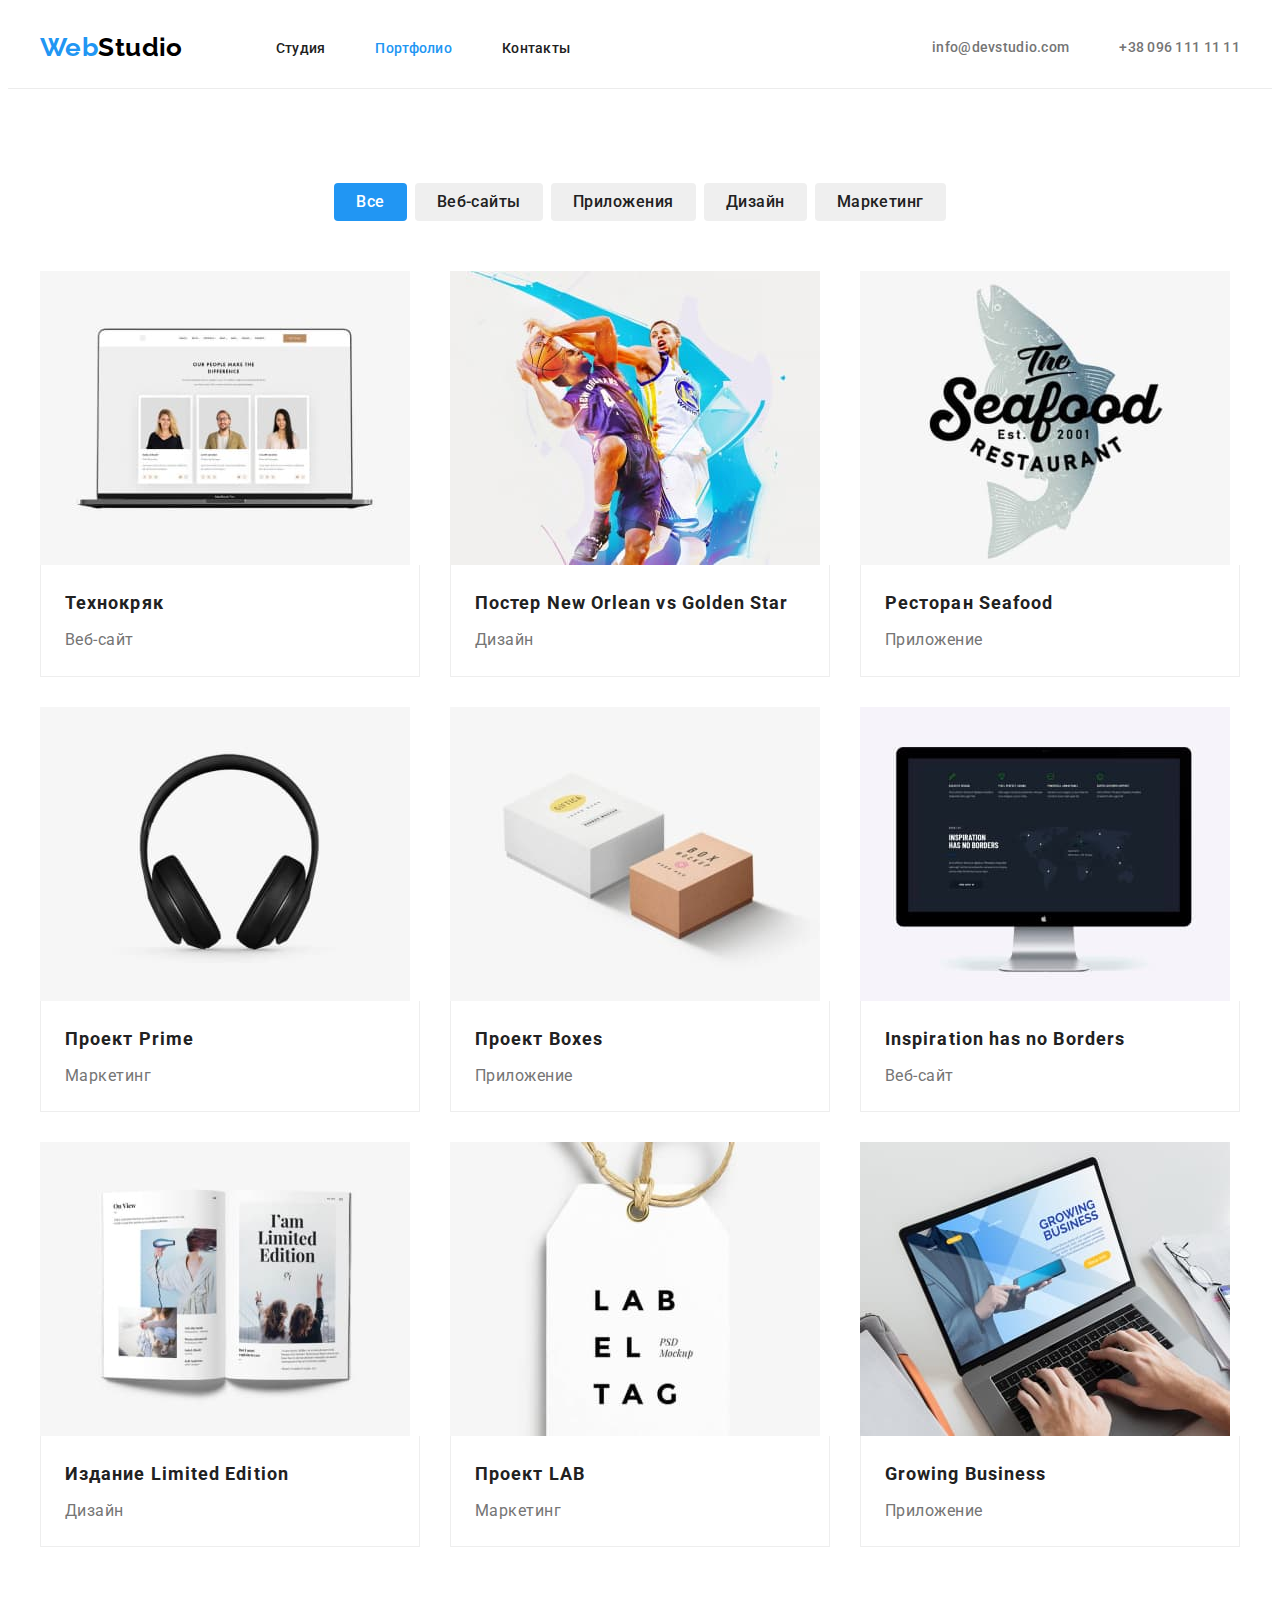
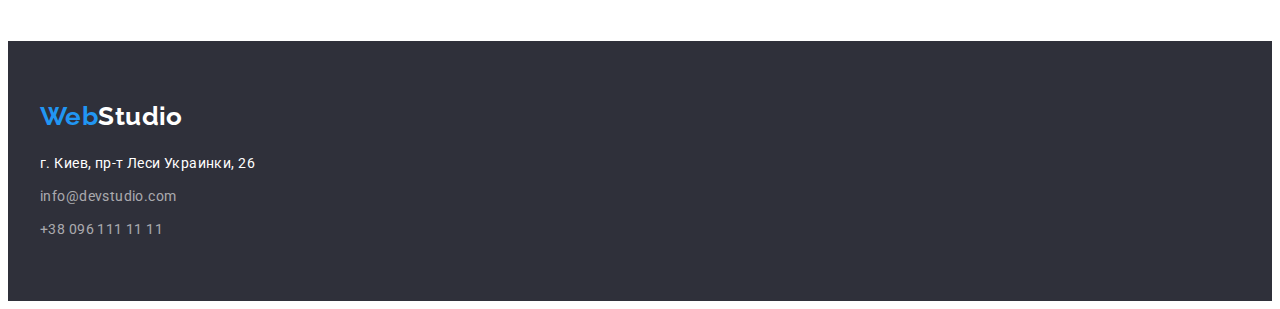
==== portfolio.html @ bd8ade28 "Initial commit" ====
<!DOCTYPE html>
<html lang="ru">
  <head>
    <meta charset="UTF-8" />
    <meta http-equiv="X-UA-Compatible" content="IE=edge" />
    <meta name="viewport" content="width=device-width, initial-scale=1.0" />
    <title>Document</title>
    <link rel="preconnect" href="https://fonts.googleapis.com" />
    <link rel="preconnect" href="https://fonts.gstatic.com" crossorigin />
    <link
      href="https://fonts.googleapis.com/css2?family=Raleway:wght@700&family=Roboto:wght@400;500;700;900&display=swap"
      rel="stylesheet"
    />
    <link
      rel="stylesheet"
      href="https://cdnjs.cloudflare.com/ajax/libs/modern-normalize/1.1.0/modern-normalize.min.css"
      integrity="sha512-wpPYUAdjBVSE4KJnH1VR1HeZfpl1ub8YT/NKx4PuQ5NmX2tKuGu6U/JRp5y+Y8XG2tV+wKQpNHVUX03MfMFn9Q=="
      crossorigin="anonymous"
      referrerpolicy="no-referrer"
    />
    <link rel="stylesheet" href="./css/styles.css" />
    <link rel="shortcut icon" href="./favicon.ico" type="image/x-icon" />
  </head>
  <body class="body">
    <header class="header">
      <div class="container">
        <nav class="navigation">
          <a class="logo" href="./index.html" lang="en" aria-label="Логотип сайта WebStudio"
            >Web<span class="logo-black-color">Studio</span>
          </a>
          <ul class="list">
            <li class="navigation-item">
              <a class="navigation-link" href="./index.html">Студия</a>
            </li>
            <li class="navigation-item">
              <a class="navigation-link active-text-color" href="./portfolio.html">Портфолио</a>
            </li>
            <li class="navigation-item"><a class="navigation-link" href="#">Контакты</a></li>
          </ul>
        </nav>
        <ul class="header-list list">
          <li class="header-items">
            <a class="header-contact" href="mailto:info@devstudio.com">info@devstudio.com</a>
          </li>
          <li class="header-items">
            <a class="header-contact" href="tel:+380961111111">+38 096 111 11 11</a>
          </li>
        </ul>
      </div>
    </header>
    <main>
      <section class="portfolio">
        <div class="container">
          <h1 class="portfolio-title visually-hidden">Наши работы</h1>
          <ul class="portfolio-filter list">
            <li class="items">
              <button class="portfolio-btn activ-btn" type="button">Все</button>
            </li>
            <li class="items"><button class="portfolio-btn" type="button">Веб-сайты</button></li>
            <li class="items"><button class="portfolio-btn" type="button">Приложения</button></li>
            <li class="items"><button class="portfolio-btn" type="button">Дизайн</button></li>
            <li class="items"><button class="portfolio-btn" type="button">Маркетинг</button></li>
          </ul>
          <ul class="portfolio-list list">
            <li class="portfolio-item">
              <a class="portfolio-link" href="#">
                <img
                  src="./images/portfolio/photos-our-portfolio-1.jpg"
                  alt="Разработка веб-сайта Технокряк"
                  width="370"
                  height="294"
                />
                <div class="text">
                  <h2 class="portfolio-second-title">Технокряк</h2>
                  <p class="portfolio-text">Веб-сайт</p>
                </div>
              </a>
            </li>
            <li class="portfolio-item">
              <a class="portfolio-link" href="#">
                <img
                  src="./images/portfolio/photos-our-portfolio-2.jpg"
                  alt="Разработка дизайна постера"
                  width="370"
                  height="294"
                />
                <div class="text">
                  <h2 class="portfolio-second-title">
                    Постер <span lang="en">New Orlean vs Golden Star</span>
                  </h2>
                  <p class="portfolio-text">Дизайн</p>
                </div>
              </a>
            </li>
            <li class="portfolio-item">
              <a class="portfolio-link" href="#">
                <img
                  src="./images/portfolio/photos-our-portfolio-3.jpg"
                  alt="Создание приложения для ресторана Seafood"
                  width="370"
                  height="294"
                />
                <div class="text">
                  <h2 class="portfolio-second-title">Ресторан <span lang="en">Seafood</span></h2>
                  <p class="portfolio-text">Приложение</p>
                </div>
              </a>
            </li>
            <li class="portfolio-item">
              <a class="portfolio-link" href="#">
                <img
                  src="./images/portfolio/photos-our-portfolio-4.jpg"
                  alt="Маркетинг для проекта Prime"
                  width="370"
                  height="294"
                />
                <div class="text">
                  <h2 class="portfolio-second-title">Проект <span lang="en">Prime</span></h2>
                  <p class="portfolio-text">Маркетинг</p>
                </div>
              </a>
            </li>
            <li class="portfolio-item">
              <a class="portfolio-link" href="#">
                <img
                  src="./images/portfolio/photos-our-portfolio-5.jpg"
                  alt="Разработка и запуск приложения Boxes"
                  width="370"
                  height="294"
                />
                <div class="text">
                  <h2 class="portfolio-second-title">Проект <span lang="en">Boxes</span></h2>
                  <p class="portfolio-text">Приложение</p>
                </div>
              </a>
            </li>
            <li class="portfolio-item">
              <a class="portfolio-link" href="#">
                <img
                  src="./images/portfolio/photos-our-portfolio-6.jpg"
                  alt="Проектировка сайта «Inspiration has no Borders»"
                  width="370"
                  height="294"
                />
                <div class="text">
                  <h2 class="portfolio-second-title" lang="en">Inspiration has no Borders</h2>
                  <p class="portfolio-text">Веб-сайт</p>
                </div>
              </a>
            </li>
            <li class="portfolio-item">
              <a class="portfolio-link" href="#">
                <img
                  src="./images/portfolio/photos-our-portfolio-7.jpg"
                  alt="Разработка дизайна Limited Edition"
                  width="370"
                  height="294"
                />
                <div class="text">
                  <h2 class="portfolio-second-title">
                    Издание <span lang="en">Limited Edition</span>
                  </h2>
                  <p class="portfolio-text">Дизайн</p>
                </div>
              </a>
            </li>
            <li class="portfolio-item">
              <a class="portfolio-link" href="#">
                <img
                  src="./images/portfolio/photos-our-portfolio-8.jpg"
                  alt="Маркетинг для проекта LAB"
                  width="370"
                  height="294"
                />
                <div class="text">
                  <h2 class="portfolio-second-title">Проект <span lang="en">LAB</span></h2>
                  <p class="portfolio-text">Маркетинг</p>
                </div>
              </a>
            </li>
            <li class="portfolio-item">
              <a class="portfolio-link" href="#">
                <img
                  src="./images/portfolio/photos-our-portfolio-9.jpg"
                  alt="Разработка и тестирование приложения Growing Business"
                  width="370"
                  height="294"
                />
                <div class="text">
                  <h2 class="portfolio-second-title" lang="en">Growing Business</h2>
                  <p class="portfolio-text">Приложение</p>
                </div>
              </a>
            </li>
          </ul>
        </div>
      </section>
    </main>
    <footer class="footer">
      <div class="container">
        <a class="logo" href="/index.html" lang="en" aria-label="Логотип сайта WebStudio"
          >Web<span class="logo-white-color">Studio</span></a
        >
        <address class="address-footer">
          <ul class="list">
            <li class="footer-item">
              <a
                class="footer-address"
                href="https://goo.gl/maps/qPdaPdiiLv6fJNoK8"
                target="_blank"
                rel="noopener noreferrer nofollow"
                >г. Киев, пр-т Леси Украинки, 26</a
              >
            </li>
            <li class="footer-item">
              <a class="footer-link" href="mailto:info@devstudio.com">info@devstudio.com</a>
            </li>
            <li class="footer-item">
              <a class="footer-link" href="tel:+380961111111">+38 096 111 11 11</a>
            </li>
          </ul>
        </address>
      </div>
    </footer>
  </body>
</html>
---- css/styles.css ----
/*#region root, кастомні властивості або css зміні */
:root {
  /* fonts */
  --main-font: Roboto, sans-serif;
  --secondary-font: Raleway, sans-serif;

  /* text colors */
  --main-text-color: #757575;
  --secondary-text-color: #ffffff;
  --accent-color: #2196f3;
  --title-color: #212121;
  --footer-link-color: rgba(255, 255, 255, 0.6);
  --logo-black-color: #000000;
  --button-hover-color: #188ce8;

  /* background colors */
  --main-background-color: #ffffff;
  --dark-background-color: #2f303a;
  --secondary-background-color: #f5f4fa;
  --header-board-color: #ececec;
  --border-color: #eeeeee;

  /* shadow colors */
  --card-shadow: 0px 1px 3px rgba(0, 0, 0, 0.12), 0px 1px 1px rgba(0, 0, 0, 0.14),
    0px 2px 1px rgba(0, 0, 0, 0.2);
}

/*#endregion*/
/*#region Властивості body за замовченням */
.body {
  font-family: var(--main-font);
  font-size: 14px;
  letter-spacing: 0.03em;

  color: var(--main-text-color);
  background-color: var(--main-background-color);
}

/* #endregion */
/*#region Глобальне скидання стилів тегів */
h1,
h2,
h3,
p {
  margin: 0;
}

ul,
ol {
  list-style: none;
  padding: 0;
  margin: 0;
}

a {
  text-decoration: none;
}

img {
  display: block;
  max-width: 100%;
  height: auto;
}

/*#endregion*/
/*#region Ховаємо тег, який не має показуватись в браузері */
.visually-hidden {
  position: absolute;
  white-space: nowrap;
  width: 1px;
  height: 1px;
  overflow: hidden;
  border: 0;
  padding: 0;
  clip: rect(0 0 0 0);
  clip-path: inset(50%);
  margin: -1px;
}

/*#endregion*/
/*#region Властивості .container та .section  */
.container {
  width: 1200px;
  padding-left: 15px;
  padding-right: 15px;
  margin-left: auto;
  margin-right: auto;
}

.section {
  padding-top: 94px;
  padding-bottom: 94px;
}

/*#endregion*/
/*#region Header */
.navigation .list {
  display: flex;
  align-items: center;
}

.container .navigation {
  display: flex;
  align-items: center;
}

.header .container {
  display: flex;
  align-items: center;
}

.header {
  border-bottom: 1px solid var(--header-board-color);
}

.logo {
  text-decoration: none;
  font-family: var(--secondary-font);
  font-size: 26px;
  font-weight: 700;
  line-height: 1.19;

  color: var(--accent-color);
}

.navigation .logo {
  padding-top: 24px;
  padding-bottom: 25px;
  margin-right: 93px;
}

.logo-black-color {
  color: var(--logo-black-color);
}

.logo-white-color {
  color: var(--secondary-text-color);
}

.list {
  list-style: none;
}

.navigation-item {
  margin-right: 50px;
}

.navigation-item:last-child {
  margin-right: 0;
}

.navigation-link {
  display: block;
  padding-top: 32px;
  padding-bottom: 32px;

  font-weight: 500;
  line-height: 1.17;
  letter-spacing: 0.02em;

  text-decoration: none;

  color: var(--title-color);
}

.active-text-color,
.navigation-link:hover,
.navigation-link:focus,
.header-contact:hover,
.header-contact:focus,
.footer-address:hover,
.footer-address:focus,
.footer-link:hover,
.footer-link:focus {
  color: var(--accent-color);
}

.header-list {
  margin-left: auto;

  display: flex;
  align-items: center;
}

.header-items {
  margin-right: 50px;
}

.header-items:last-child {
  margin-right: 0;
}

.header-contact {
  display: block;
  padding-top: 32px;
  padding-bottom: 32px;

  font-weight: 500;
  line-height: 1.14;
  letter-spacing: 0.02em;
  text-decoration: none;

  color: var(--main-text-color);
}

/*#endregion*/
/*#region section hero */
.hero {
  background-color: var(--dark-background-color);
  text-align: center;
  padding-top: 200px;
  padding-bottom: 200px;

  background-image: linear-gradient(to right, rgba(47, 48, 58, 0.4), rgba(47, 48, 58, 0.4)),
    url('../images/business.jpg');
  max-width: 1600px;
  height: 600px;
  margin-right: auto;
  margin-left: auto;
  background-repeat: no-repeat;
  background-position: center;
  background-size: cover;
}

.hero > .container {
}

.hero-title {
  margin-bottom: 30px;
  margin-right: auto;
  margin-left: auto;
  width: 696px;

  font-size: 44px;
  font-weight: 900;
  line-height: 1.36;
  letter-spacing: 0.06em;
  text-transform: uppercase;

  color: var(--secondary-text-color);
}

.hero-button {
  font-family: inherit;
  font-size: 16px;
  font-weight: 700;
  line-height: 1.88;
  letter-spacing: 0.06em;

  color: var(--secondary-text-color);
  background-color: var(--accent-color);
  border: none;
  padding: 10px 32px;
  border-radius: 4px;
}

.hero-button:hover,
.hero-button:focus {
  background-color: var(--button-hover-color);
}

.hero {
}

/* #endregion */
/*#region section features */
.features.section .list {
  display: flex;
  align-items: center;
}

.second-title,
.hobbies-title,
.team-title {
  font-size: 36px;
  font-weight: 700;
  line-height: 1.16;
  text-align: center;

  color: var(--title-color);
}

.features-item {
  margin-right: 30px;
  width: 270px;
}

.features-item:last-child {
  margin-right: 0;
}

.features-third-title {
  margin-bottom: 10px;
}

.features-third-title {
  font-weight: 700;
  font-size: 14px;
  line-height: 1.14;
  text-transform: uppercase;

  color: var(--title-color);
}

.features-text {
  font-weight: 400;
  line-height: 1.71;
}

/* #endregion */
/*#region section hobbies */

.hobbies {
  padding-bottom: 94px;
}

.hobbies .list {
  display: flex;
}

.hobbies-title {
  margin-bottom: 50px;
}

.hobbies-item {
  margin-right: 30px;
}

.hobbies-item:last-child {
  margin-right: 0;
}

/* #endregion */
/*#region section team */
.team {
  background-color: var(--secondary-background-color);
}

.team .list {
  display: flex;
}

.team-title {
  margin-bottom: 50px;
}

.team-items {
  padding-top: 30px;
  padding-bottom: 30px;
}

.team-third-title {
  margin-bottom: 10px;

  font-weight: 500;
  font-size: 16px;
  line-height: 1.19;
  text-align: center;

  color: var(--title-color);
}

.team-text {
  font-size: 16px;
  line-height: 1.19;
  text-align: center;
}

.team-item {
  margin-right: 30px;
  background-color: var(--main-background-color);

  box-shadow: var(--card-shadow);
  border-radius: 4px 4px 4px 4px;
}

.team-item:last-child {
  margin-right: 0;
}
.team-img{
  border-top-left-radius: 4px;
  border-top-right-radius: 4px;
}

/* #endregion */
/*#region section portfolio */
.portfolio {
  padding-top: 94px;
  padding-bottom: 94px;
}

.portfolio-filter {
  margin-bottom: 50px;

  display: flex;
  align-items: center;
  justify-content: center;
}

.portfolio-title {
  font-size: 44px;
  font-weight: 900;
  line-height: 1.36;
  letter-spacing: 0.06em;
  text-align: center;
  text-transform: uppercase;

  color: var(--title-color);
}

.portfolio-btn {
  font-family: inherit;
  font-weight: 500;
  font-size: 16px;
  line-height: 1.63;
  text-align: center;
  letter-spacing: 0.03em;
  cursor: pointer;

  border: none;
  border-radius: 4px;
  padding: 6px 22px;

  color: var(--title-color);
}

.portfolio .items {
  margin-right: 8px;
}

.portfolio .items:last-child {
  margin-right: 0;
}

.activ-btn,
.portfolio-btn:hover,
.portfolio-btn:focus {
  background-color: var(--accent-color);
  color: var(--secondary-text-color);
}

.portfolio-list {
  display: flex;
  flex-wrap: wrap;
}

.portfolio-link {
  text-decoration: none;
}

.portfolio-item {
  width: calc((100% - 2 * 30px) / 3);
  margin-right: 30px;
  margin-bottom: 30px;
}

.portfolio-item:nth-child(3n) {
  margin-right: 0;
}

.portfolio-item:nth-last-child(-n + 3) {
  margin-bottom: 0;
}

.portfolio-second-title {
  margin-bottom: 4px;

  font-weight: 700;
  font-size: 18px;
  line-height: 2;
  letter-spacing: 0.06em;

  color: var(--title-color);
}

.portfolio-text {
  font-size: 16px;
  line-height: 1.88;
  letter-spacing: 0.03em;

  color: var(--main-text-color);
}

.portfolio-item .text {
  padding: 20px 24px;
  border-left: 1px solid var(--border-color);
  border-right: 1px solid var(--border-color);
  border-bottom: 1px solid var(--border-color);
}

/* #endregion */
/*#region Footer */

.footer {
  background-color: var(--dark-background-color);
  padding-top: 60px;
  padding-bottom: 60px;
}

.footer .logo {
  display: inline-block;
  margin-bottom: 20px;
}

.footer-item {
  margin-bottom: 9px;
}

.footer-item:last-child {
  margin-bottom: 0;
}

.footer-address {
  line-height: 1.71;

  color: var(--secondary-text-color);

  text-decoration: none;
  font-style: normal;
}

.footer-link {
  line-height: 1.71;

  color: var(--footer-link-color);

  text-decoration: none;
  font-style: normal;
}

/* #endregion */
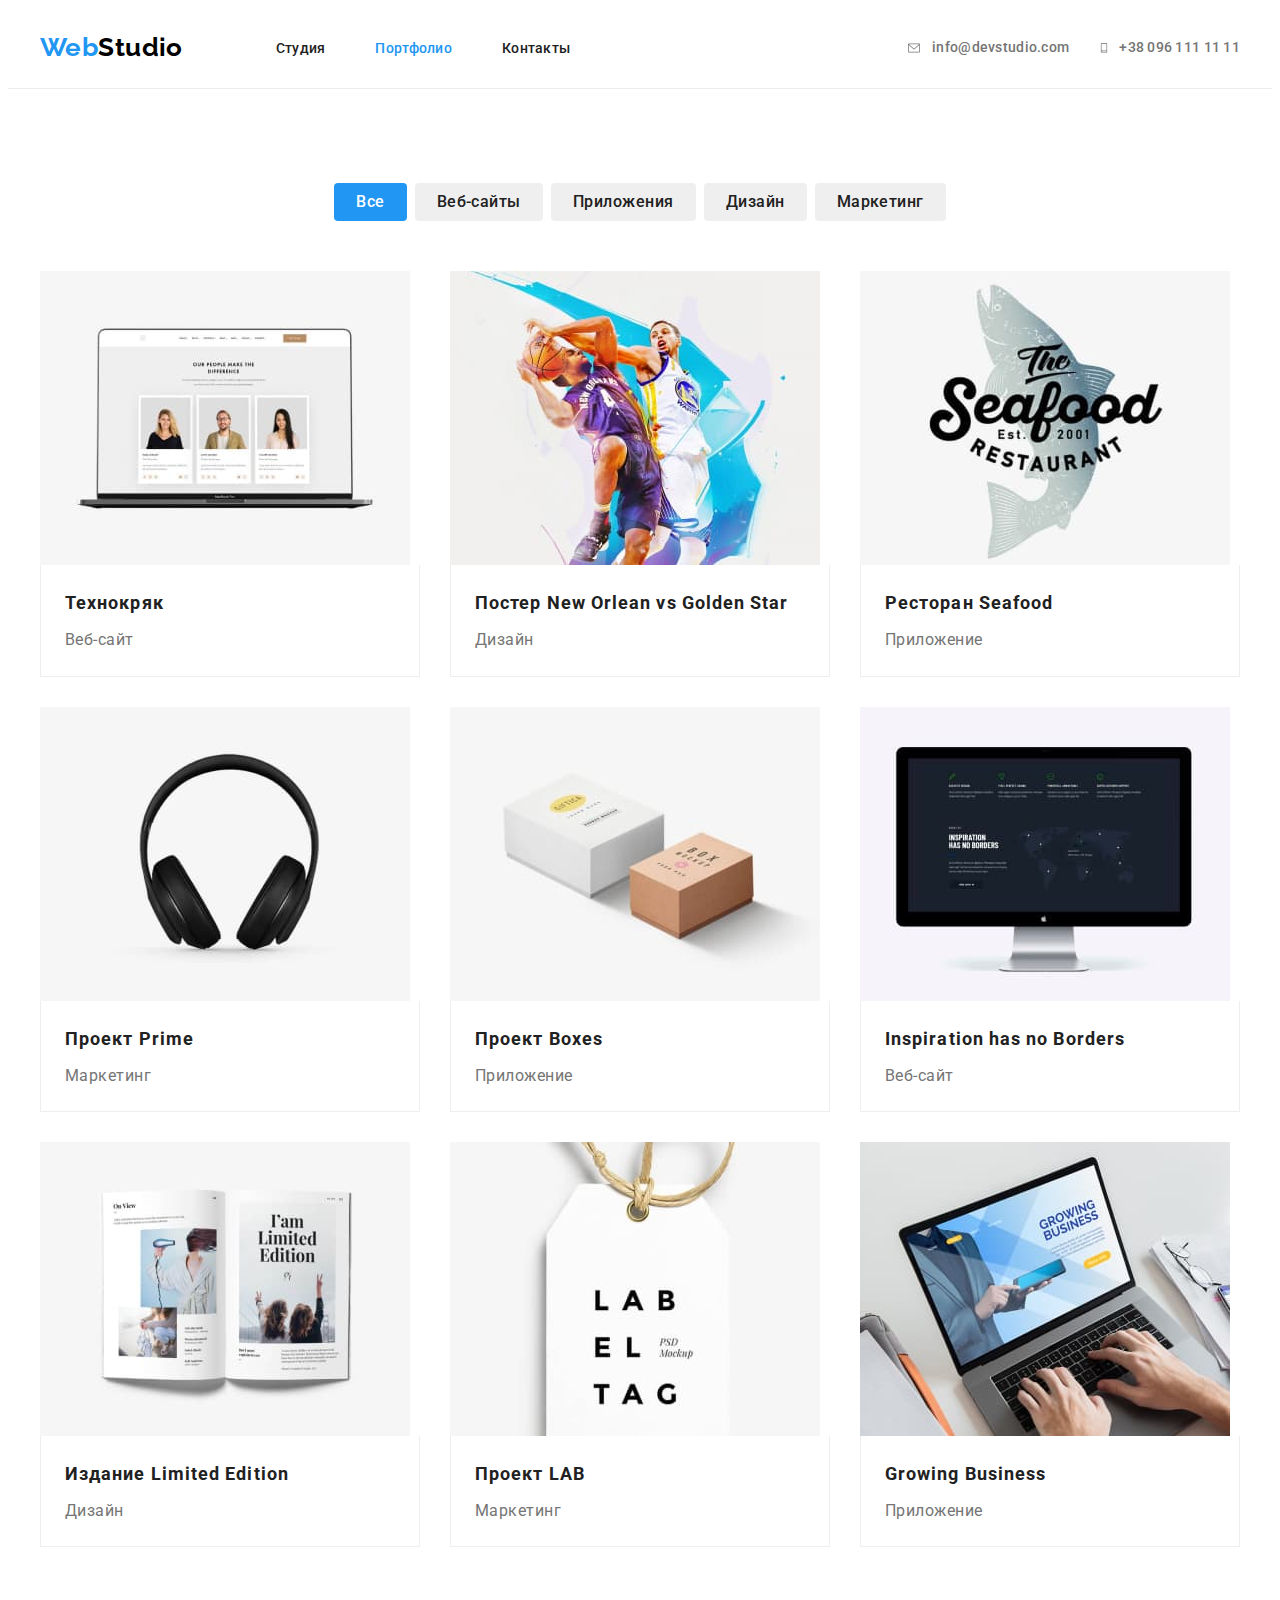
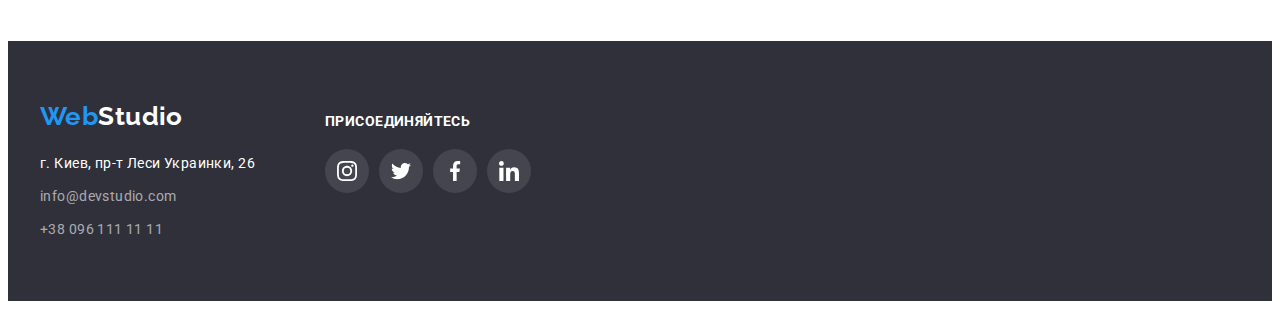
==== commit 59823ebe: "додає стилі HW4" ====
--- a/portfolio.html
+++ b/portfolio.html
@@ -40,10 +40,20 @@
         </nav>
         <ul class="header-list list">
           <li class="header-items">
-            <a class="header-contact" href="mailto:info@devstudio.com">info@devstudio.com</a>
+            <a class="header-contact" href="mailto:info@devstudio.com">
+              <svg class="header-icon" width="16" height="12">
+                <use href="./images/icons.svg#envelope"></use>
+              </svg>
+              info@devstudio.com
+            </a>
           </li>
           <li class="header-items">
-            <a class="header-contact" href="tel:+380961111111">+38 096 111 11 11</a>
+            <a class="header-contact" href="tel:+380961111111">
+              <svg class="header-icon" width="10" height="16">
+                <use href="./images/icons.svg#smartphone"></use>
+              </svg>
+              +38 096 111 11 11</a
+            >
           </li>
         </ul>
       </div>
@@ -198,28 +208,92 @@
     </main>
     <footer class="footer">
       <div class="container">
-        <a class="logo" href="/index.html" lang="en" aria-label="Логотип сайта WebStudio"
-          >Web<span class="logo-white-color">Studio</span></a
-        >
-        <address class="address-footer">
-          <ul class="list">
-            <li class="footer-item">
+        <div class="footer-address-container">
+          <a class="logo" href="/index.html" lang="en" aria-label="Логотип сайта WebStudio"
+            >Web<span class="logo-white-color">Studio</span></a
+          >
+          <address class="address-footer">
+            <ul class="list">
+              <li class="footer-item">
+                <a
+                  class="footer-address"
+                  href="https://goo.gl/maps/qPdaPdiiLv6fJNoK8"
+                  target="_blank"
+                  rel="noopener noreferrer nofollow"
+                  >г. Киев, пр-т Леси Украинки, 26</a
+                >
+              </li>
+              <li class="footer-item">
+                <a class="footer-link" href="mailto:info@devstudio.com">info@devstudio.com</a>
+              </li>
+              <li class="footer-item">
+                <a class="footer-link" href="tel:+380961111111">+38 096 111 11 11</a>
+              </li>
+            </ul>
+          </address>
+        </div>
+        <div class="footer-social-container">
+          <b class="footer-social-caption">Присоединяйтесь</b>
+          <ul class="footer-social-items">
+            <li class="footer-social-item">
               <a
-                class="footer-address"
-                href="https://goo.gl/maps/qPdaPdiiLv6fJNoK8"
+                class="footer-social-link"
+                href="https://www.instagram.com/"
                 target="_blank"
-                rel="noopener noreferrer nofollow"
-                >г. Киев, пр-т Леси Украинки, 26</a
+                rel="noopener noreferrer"
+                lang="en"
+                aria-label="Instagram"
               >
-            </li>
-            <li class="footer-item">
-              <a class="footer-link" href="mailto:info@devstudio.com">info@devstudio.com</a>
-            </li>
-            <li class="footer-item">
-              <a class="footer-link" href="tel:+380961111111">+38 096 111 11 11</a>
+                <svg class="footer-social-icon" width="20" height="20">
+                  <use href="./images/icons.svg#instagram"></use>
+                </svg>
+              </a>
+            </li>
+
+            <li class="footer-social-item">
+              <a
+                class="footer-social-link"
+                href="https://twitter.com/"
+                target="_blank"
+                rel="noopener noreferrer"
+                lang="en"
+                aria-label="Instagram"
+              >
+                <svg class="footer-social-icon" width="20" height="20">
+                  <use href="./images/icons.svg#twitter"></use>
+                </svg>
+              </a>
+            </li>
+            <li class="footer-social-item">
+              <a
+                class="footer-social-link"
+                href="https://facebook.com/"
+                target="_blank"
+                rel="noopener noreferrer"
+                lang="en"
+                aria-label="Instagram"
+              >
+                <svg class="footer-social-icon" width="20" height="20">
+                  <use href="./images/icons.svg#facebook"></use>
+                </svg>
+              </a>
+            </li>
+            <li class="footer-social-item">
+              <a
+                class="footer-social-link"
+                href="https://linkedin.com/"
+                target="_blank"
+                rel="noopener noreferrer"
+                lang="en"
+                aria-label="Instagram"
+              >
+                <svg class="footer-social-icon" width="20" height="20">
+                  <use href="./images/icons.svg#linkedin"></use>
+                </svg>
+              </a>
             </li>
           </ul>
-        </address>
+        </div>
       </div>
     </footer>
   </body>
--- a/css/styles.css
+++ b/css/styles.css
@@ -12,6 +12,8 @@
   --footer-link-color: rgba(255, 255, 255, 0.6);
   --logo-black-color: #000000;
   --button-hover-color: #188ce8;
+  --icon-color: #afb1b8;
+  --icon-color-hover: #ffffff;
 
   /* background colors */
   --main-background-color: #ffffff;
@@ -19,6 +21,7 @@
   --secondary-background-color: #f5f4fa;
   --header-board-color: #ececec;
   --border-color: #eeeeee;
+  --footer-background-icon-color: rgba(255, 255, 255, 0.1);
 
   /* shadow colors */
   --card-shadow: 0px 1px 3px rgba(0, 0, 0, 0.12), 0px 1px 1px rgba(0, 0, 0, 0.14),
@@ -171,7 +174,8 @@
 .footer-address:hover,
 .footer-address:focus,
 .footer-link:hover,
-.footer-link:focus {
+.footer-link:focus,
+.header-items > .icon:hover {
   color: var(--accent-color);
 }
 
@@ -182,18 +186,16 @@
   align-items: center;
 }
 
-.header-items {
-  margin-right: 50px;
-}
-
-.header-items:last-child {
-  margin-right: 0;
+.header-items:not(:last-child) {
+  margin-right: 30px;
 }
 
 .header-contact {
-  display: block;
+  display: flex;
+  align-items: center;
   padding-top: 32px;
   padding-bottom: 32px;
+ 
 
   font-weight: 500;
   line-height: 1.14;
@@ -202,6 +204,20 @@
 
   color: var(--main-text-color);
 }
+
+.header-items {
+  display: flex;
+  align-items: center;
+}
+
+.header-icon {
+  fill: currentColor;
+margin-right: 10px;
+}
+
+/* .header-items > .icon:hover {
+  fill: var(--accent-color);
+} */
 
 /*#endregion*/
 /*#region section hero */
@@ -212,7 +228,7 @@
   padding-bottom: 200px;
 
   background-image: linear-gradient(to right, rgba(47, 48, 58, 0.4), rgba(47, 48, 58, 0.4)),
-    url('../images/business.jpg');
+    url('../images/business-death-to-enemies.jpg');
   max-width: 1600px;
   height: 600px;
   margin-right: auto;
@@ -277,6 +293,8 @@
   line-height: 1.16;
   text-align: center;
 
+  margin-bottom: 50px;
+
   color: var(--title-color);
 }
 
@@ -307,6 +325,19 @@
   line-height: 1.71;
 }
 
+.features-item-icon {
+  background-color: var(--secondary-background-color);
+  width: 270px;
+  height: 120px;
+  margin-bottom: 30px;
+  padding: 25px 100px;
+  border-radius: 4px;
+}
+
+/* .features-item-icon:hover {
+  background-color: var(--accent-color);
+} */
+
 /* #endregion */
 /*#region section hobbies */
 
@@ -316,10 +347,6 @@
 
 .hobbies .list {
   display: flex;
-}
-
-.hobbies-title {
-  margin-bottom: 50px;
 }
 
 .hobbies-item {
@@ -340,13 +367,8 @@
   display: flex;
 }
 
-.team-title {
-  margin-bottom: 50px;
-}
-
 .team-items {
-  padding-top: 30px;
-  padding-bottom: 30px;
+  padding: 30px 32px;
 }
 
 .team-third-title {
@@ -364,6 +386,7 @@
   font-size: 16px;
   line-height: 1.19;
   text-align: center;
+  margin-bottom: 16px;
 }
 
 .team-item {
@@ -377,9 +400,81 @@
 .team-item:last-child {
   margin-right: 0;
 }
-.team-img{
+
+.team-img {
   border-top-left-radius: 4px;
   border-top-right-radius: 4px;
+}
+/* #endregion */
+/*#region Social Icons */
+
+.social-items {
+  display: flex;
+  align-items: center;
+  justify-content: center;
+}
+
+.social-link {
+  display: flex;
+  align-items: center;
+  justify-content: center;
+
+  width: 44px;
+  height: 44px;
+  border-radius: 50%;
+
+  color: var(--icon-color);
+  background-color: var(--main-background-color);
+}
+
+.social-icon {
+  fill: currentColor;
+}
+
+.social-link:hover,
+.social-link:focus {
+  color: var(--icon-color-hover);
+  background-color: var(--button-hover-color);
+}
+
+.social-item:not(:last-child) {
+  margin-right: 10px;
+}
+
+/* #endregion */
+/*#region section clients */
+
+.clients-link{
+  display: flex;
+  align-items: center;
+  justify-content: center;
+
+  width: 170px;
+  height: 92px;
+
+  border: 1px solid #AFB1B8;
+  border-radius: 4px;
+
+  color: var(--icon-color);
+
+}
+
+.clients-link:focus,
+.clients-link:hover{
+  color: var(--accent-color);
+  border-color: var(--accent-color);
+}
+
+.clients-icon{
+  fill: currentColor;
+}
+.clients-items{
+  display: flex;
+  align-items: center;
+}
+
+.clients-item:not(:last-child){
+  margin-right: 30px;
 }
 
 /* #endregion */
@@ -528,4 +623,56 @@
   font-style: normal;
 }
 
-/* #endregion */
+.footer-social-caption{
+display: block;
+
+  text-transform: uppercase;
+  color: var(--secondary-text-color);
+  margin-top: 12px;
+  margin-bottom: 20px;
+}
+.footer > .container {
+  display: flex;
+  align-items: flex-start;
+}
+
+.footer-address-container{
+  margin-right: 70px;
+}
+/* #endregion */
+/*#region Footer Social Icons */
+
+.footer-social-items {
+  display: flex;
+  align-items: center;
+  justify-content: center;
+}
+
+.footer-social-link {
+  display: flex;
+  align-items: center;
+  justify-content: center;
+
+  width: 44px;
+  height: 44px;
+  border-radius: 50%;
+
+  color: var(--secondary-text-color);
+  background-color: var(--footer-background-icon-color);
+}
+
+.footer-social-icon {
+  fill: currentColor;
+}
+
+.footer-social-link:hover,
+.footer-social-link:focus {
+  color: var(--icon-color-hover);
+  background-color: var(--button-hover-color);
+}
+
+.footer-social-item:not(:last-child) {
+  margin-right: 10px;
+}
+
+/* #endregion */
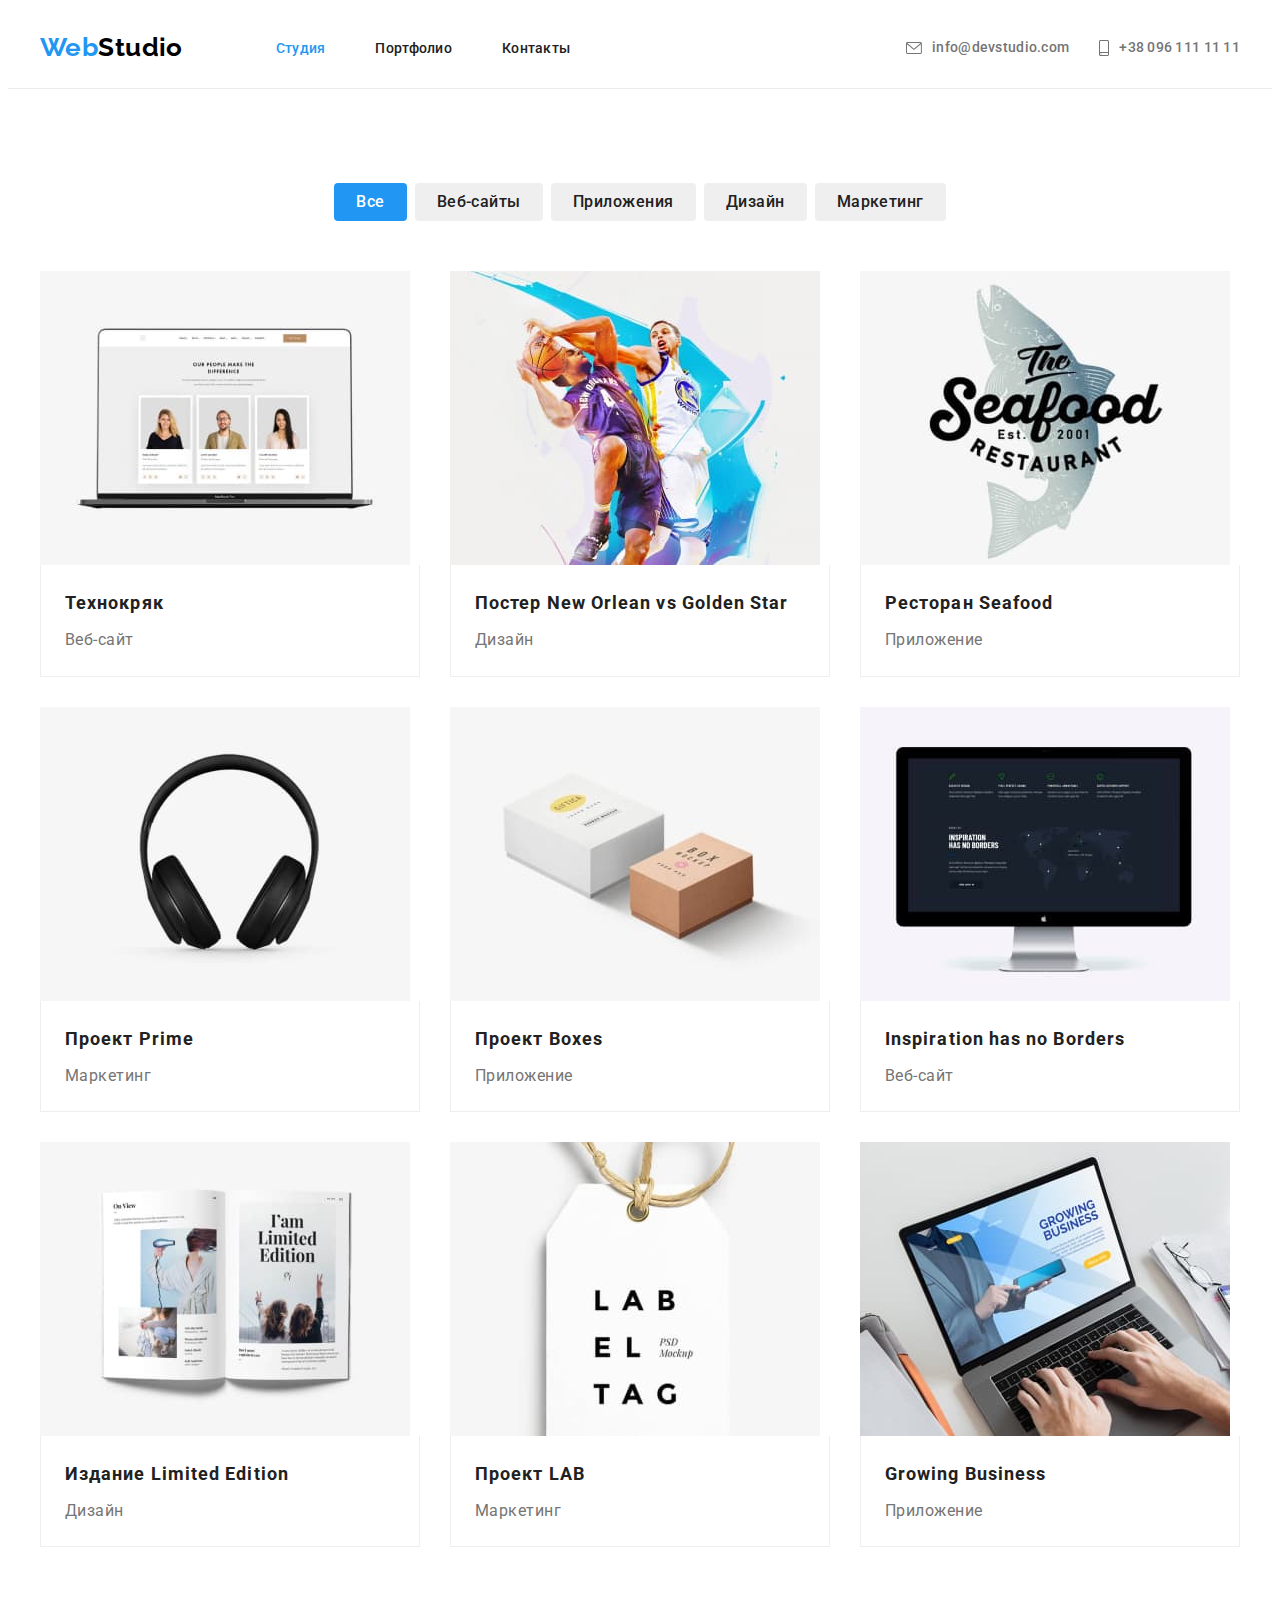
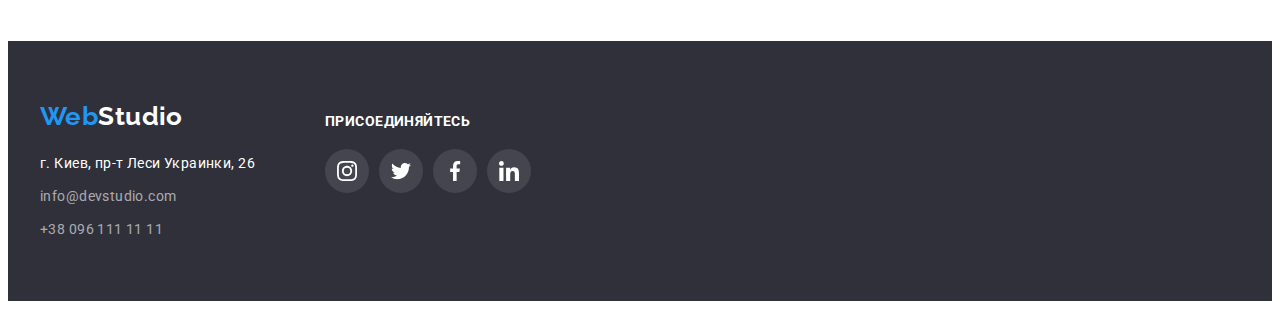
==== commit 3462cb4b: "дублює хедер і футер на другу сторінку" ====
--- a/portfolio.html
+++ b/portfolio.html
@@ -30,10 +30,10 @@
           </a>
           <ul class="list">
             <li class="navigation-item">
-              <a class="navigation-link" href="./index.html">Студия</a>
+              <a class="navigation-link active-text-color" href="./index.html">Студия</a>
             </li>
             <li class="navigation-item">
-              <a class="navigation-link active-text-color" href="./portfolio.html">Портфолио</a>
+              <a class="navigation-link" href="./portfolio.html">Портфолио</a>
             </li>
             <li class="navigation-item"><a class="navigation-link" href="#">Контакты</a></li>
           </ul>
@@ -42,7 +42,7 @@
           <li class="header-items">
             <a class="header-contact" href="mailto:info@devstudio.com">
               <svg class="header-icon" width="16" height="12">
-                <use href="./images/icons.svg#envelope"></use>
+                <use href="./images/icons.svg#envelope1"></use>
               </svg>
               info@devstudio.com
             </a>
@@ -50,10 +50,10 @@
           <li class="header-items">
             <a class="header-contact" href="tel:+380961111111">
               <svg class="header-icon" width="10" height="16">
-                <use href="./images/icons.svg#smartphone"></use>
+                <use href="./images/icons.svg#smartphone1"></use>
               </svg>
-              +38 096 111 11 11</a
-            >
+              +38 096 111 11 11
+            </a>
           </li>
         </ul>
       </div>
@@ -234,7 +234,7 @@
         </div>
         <div class="footer-social-container">
           <b class="footer-social-caption">Присоединяйтесь</b>
-          <ul class="footer-social-items">
+          <ul class="footer-social-list">
             <li class="footer-social-item">
               <a
                 class="footer-social-link"
--- a/css/styles.css
+++ b/css/styles.css
@@ -195,7 +195,6 @@
   align-items: center;
   padding-top: 32px;
   padding-bottom: 32px;
- 
 
   font-weight: 500;
   line-height: 1.14;
@@ -212,12 +211,8 @@
 
 .header-icon {
   fill: currentColor;
-margin-right: 10px;
-}
-
-/* .header-items > .icon:hover {
-  fill: var(--accent-color);
-} */
+  margin-right: 10px;
+}
 
 /*#endregion*/
 /*#region section hero */
@@ -268,6 +263,8 @@
   border: none;
   padding: 10px 32px;
   border-radius: 4px;
+
+  cursor: pointer;
 }
 
 .hero-button:hover,
@@ -334,9 +331,14 @@
   border-radius: 4px;
 }
 
-/* .features-item-icon:hover {
+.features-item-icon:hover {
   background-color: var(--accent-color);
-} */
+}
+
+.features-item-icon:hover .features-icon {
+  --color1: #ffffff;
+  --color2: #000000;
+}
 
 /* #endregion */
 /*#region section hobbies */
@@ -405,6 +407,7 @@
   border-top-left-radius: 4px;
   border-top-right-radius: 4px;
 }
+
 /* #endregion */
 /*#region Social Icons */
 
@@ -444,7 +447,7 @@
 /* #endregion */
 /*#region section clients */
 
-.clients-link{
+.clients-link {
   display: flex;
   align-items: center;
   justify-content: center;
@@ -452,28 +455,28 @@
   width: 170px;
   height: 92px;
 
-  border: 1px solid #AFB1B8;
+  border: 1px solid #afb1b8;
   border-radius: 4px;
 
   color: var(--icon-color);
-
 }
 
 .clients-link:focus,
-.clients-link:hover{
+.clients-link:hover {
   color: var(--accent-color);
   border-color: var(--accent-color);
 }
 
-.clients-icon{
+.clients-icon {
   fill: currentColor;
 }
-.clients-items{
-  display: flex;
-  align-items: center;
-}
-
-.clients-item:not(:last-child){
+
+.clients-list {
+  display: flex;
+  align-items: center;
+}
+
+.clients-items:not(:last-child) {
   margin-right: 30px;
 }
 
@@ -623,26 +626,28 @@
   font-style: normal;
 }
 
-.footer-social-caption{
-display: block;
+.footer-social-caption {
+  display: block;
 
   text-transform: uppercase;
   color: var(--secondary-text-color);
   margin-top: 12px;
   margin-bottom: 20px;
 }
+
 .footer > .container {
   display: flex;
   align-items: flex-start;
 }
 
-.footer-address-container{
+.footer-address-container {
   margin-right: 70px;
 }
+
 /* #endregion */
 /*#region Footer Social Icons */
 
-.footer-social-items {
+.footer-social-list {
   display: flex;
   align-items: center;
   justify-content: center;
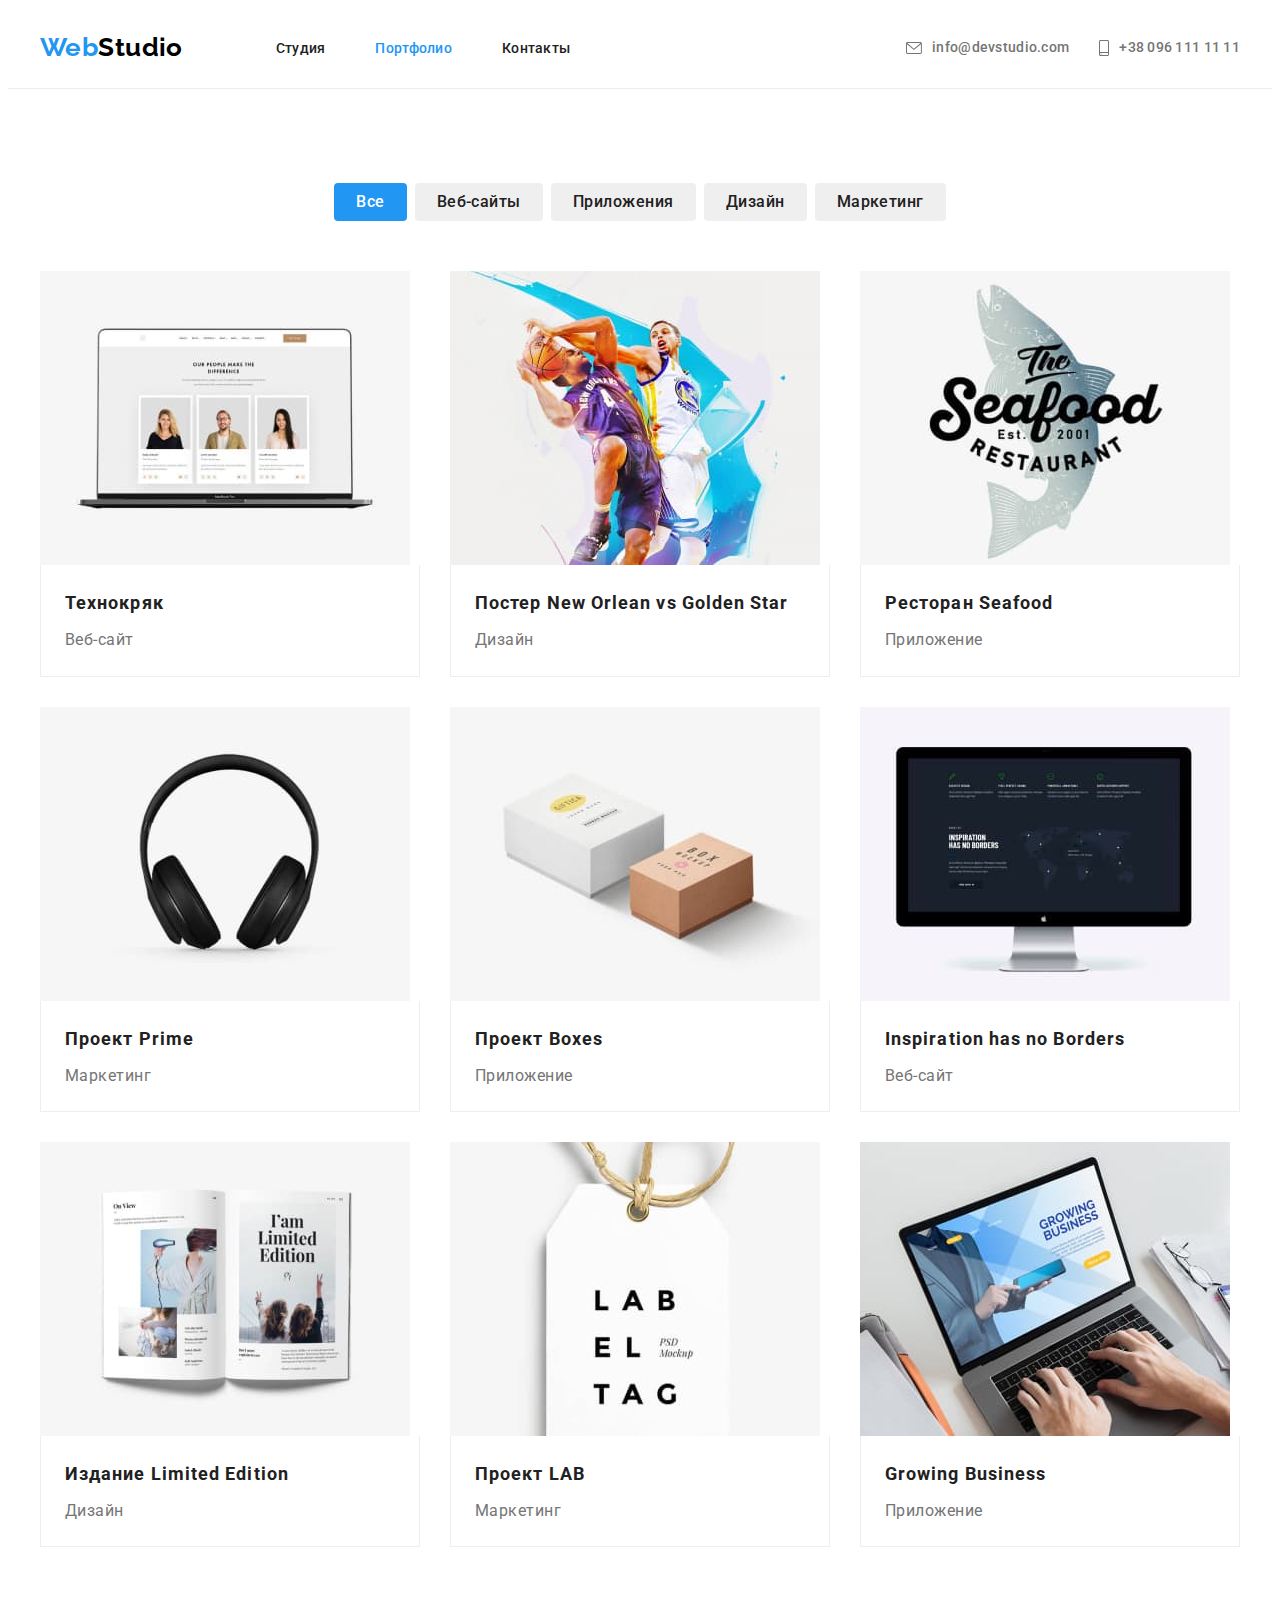
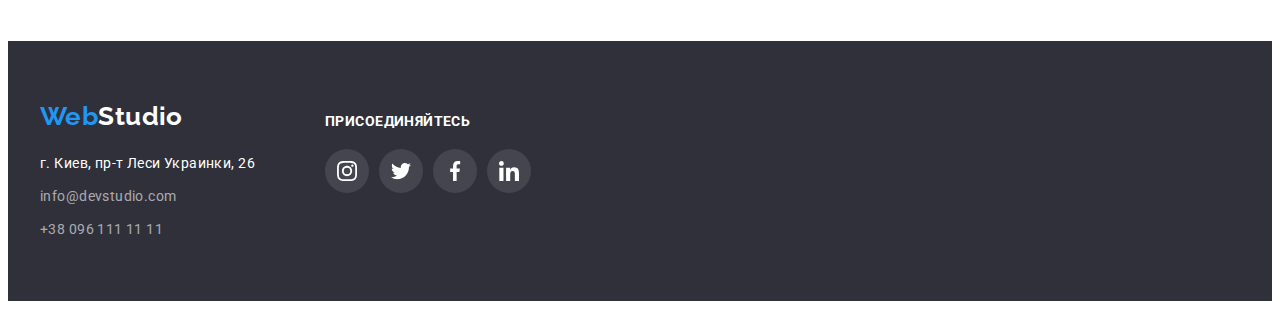
==== commit 9d642878: "переносить  active-text-color на другу сторінку" ====
--- a/portfolio.html
+++ b/portfolio.html
@@ -30,10 +30,10 @@
           </a>
           <ul class="list">
             <li class="navigation-item">
-              <a class="navigation-link active-text-color" href="./index.html">Студия</a>
+              <a class="navigation-link" href="./index.html">Студия</a>
             </li>
             <li class="navigation-item">
-              <a class="navigation-link" href="./portfolio.html">Портфолио</a>
+              <a class="navigation-link active-text-color" href="./portfolio.html">Портфолио</a>
             </li>
             <li class="navigation-item"><a class="navigation-link" href="#">Контакты</a></li>
           </ul>
